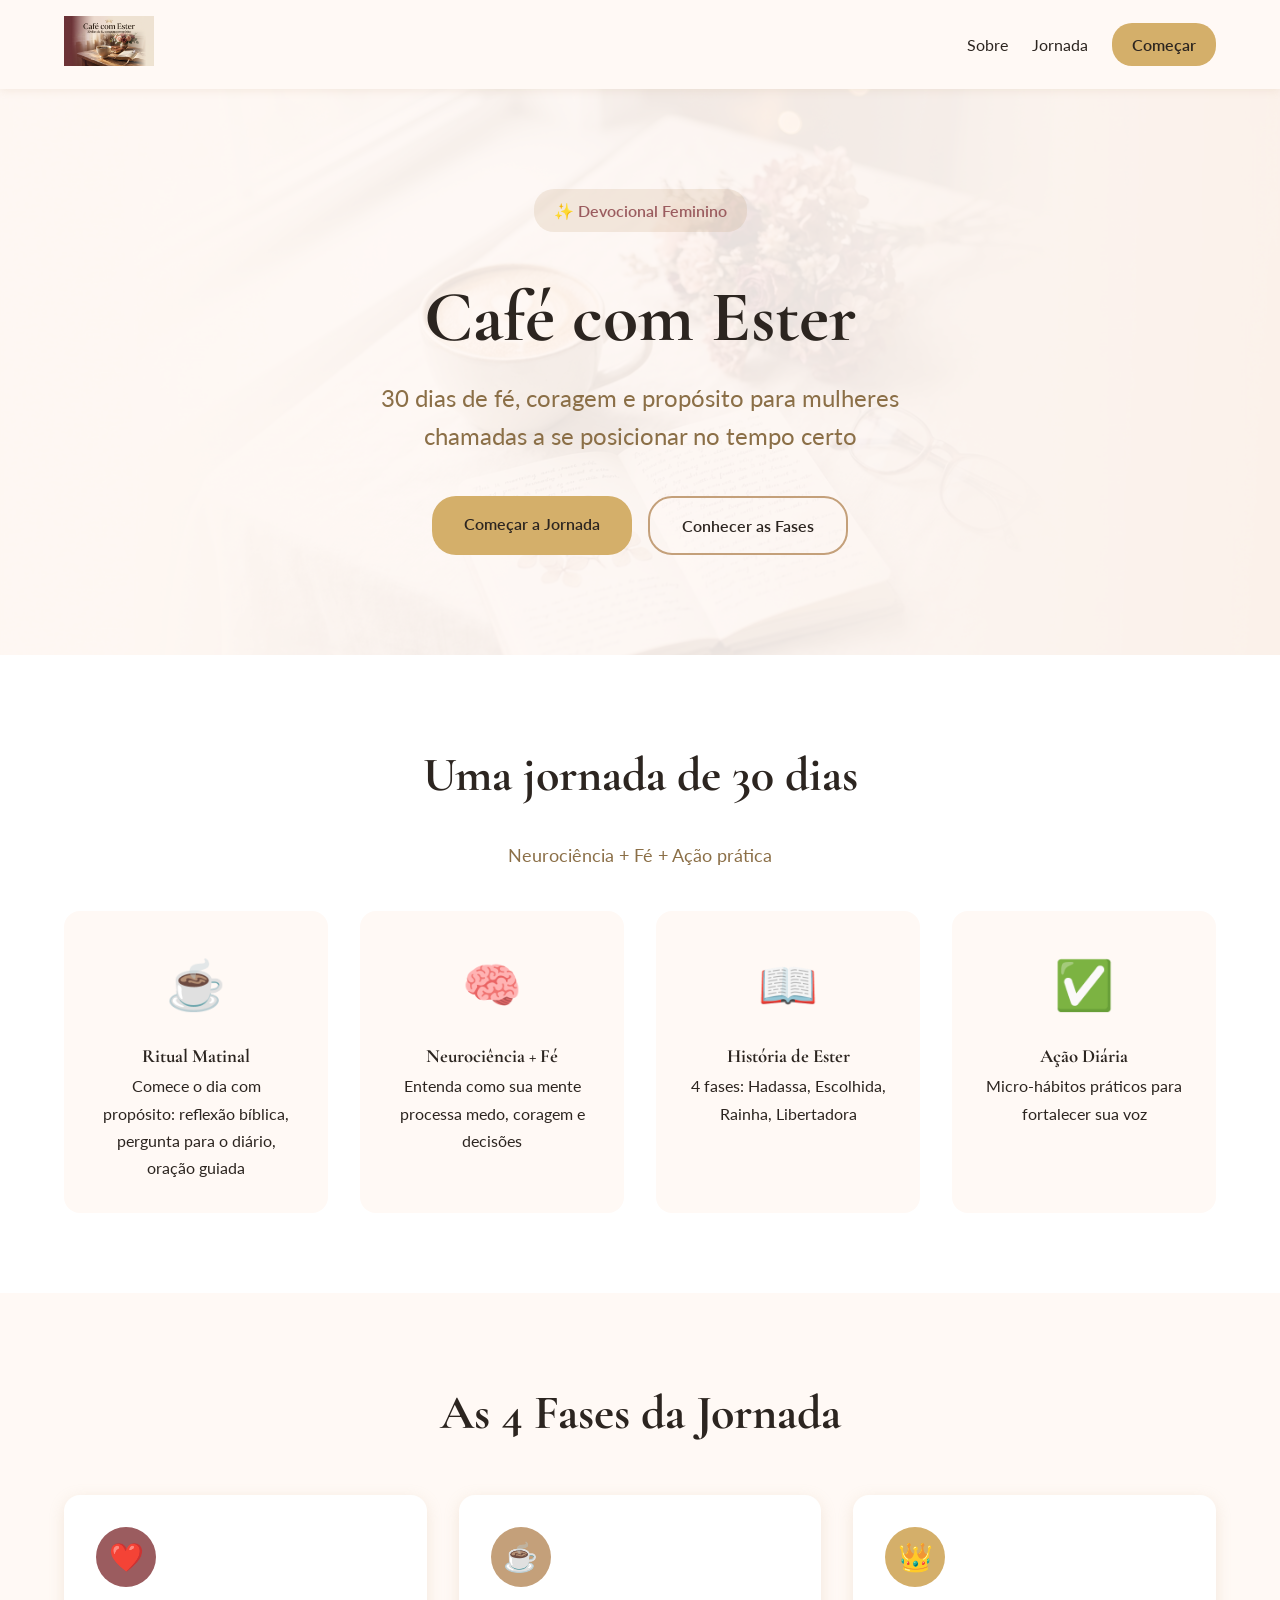
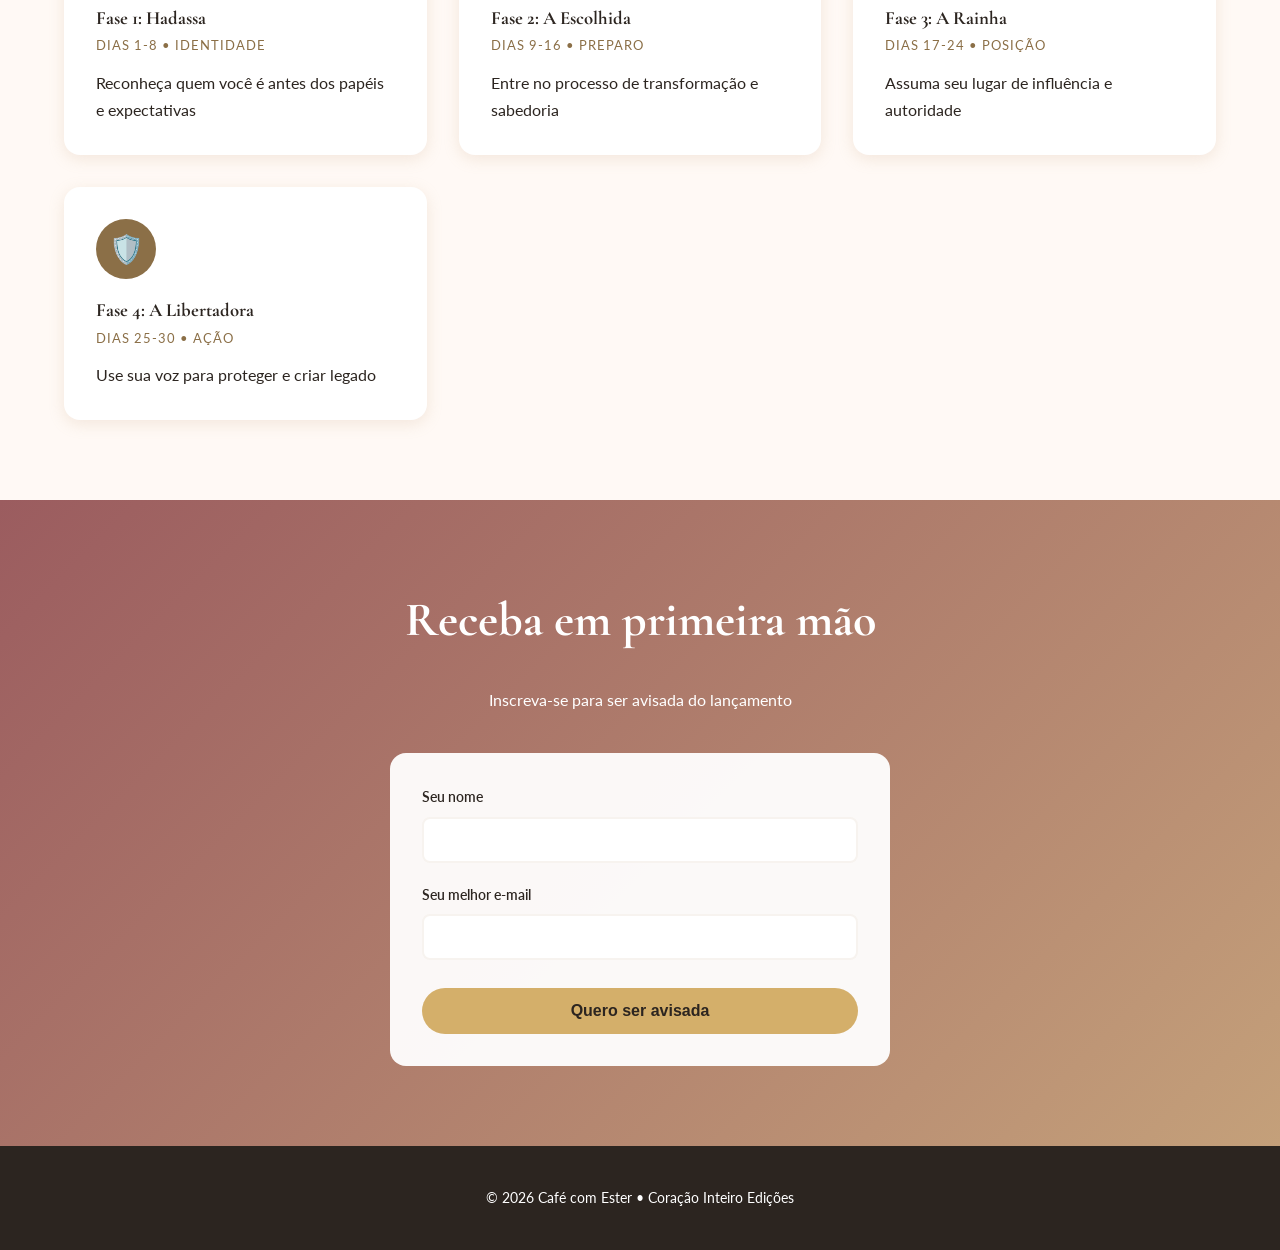
==== index.html @ b3c74c96 "Rename Caf-com-Ester- / index.html to index.html" ====
<!DOCTYPE html>
<html lang="pt-BR">
<head>
  <meta charset="UTF-8">
  <meta name="viewport" content="width=device-width, initial-scale=1.0">
  <meta name="description" content="Transforme suas manhãs com 30 dias de fé, coragem e propósito. Devocional feminino baseado na história de Ester.">
  <meta property="og:title" content="Café com Ester | Devocional Feminino">
  <meta property="og:description" content="30 dias de fé, coragem e propósito">
  <meta property="og:image" content="/file_1779944631122.png">
  <title>Café com Ester | Devocional Feminino</title>
  <link rel="icon" type="image/png" href="/file_1779944623450.png">
  <link href="https://fonts.googleapis.com/css2?family=Cormorant+Garamond:wght@400;500;600&family=Lato:wght@300;400;700&display=swap" rel="stylesheet">
  <link rel="stylesheet" href="styles.css">
</head>
<body>
  <header class="header">
    <div class="container">
      <a href="/" class="logo">
        <img src="/file_1779944639296.png" alt="Café com Ester" height="50">
      </a>
      <nav class="nav">
        <a href="#sobre">Sobre</a>
        <a href="#fases">Jornada</a>
        <a href="#newsletter" class="btn-nav">Começar</a>
      </nav>
    </div>
  </header>

  <section class="hero" style="background-image: url('/file_1779944611570.png');">
    <div class="container">
      <div class="hero-content">
        <span class="hero-badge">✨ Devocional Feminino</span>
        <h1>Café com Ester</h1>
        <p class="hero-subtitle">30 dias de fé, coragem e propósito para mulheres<br>chamadas a se posicionar no tempo certo</p>
        <div class="hero-cta">
          <a href="#newsletter" class="btn btn-primary">Começar a Jornada</a>
          <a href="#fases" class="btn btn-secondary">Conhecer as Fases</a>
        </div>
      </div>
    </div>
  </section>

  <section class="sobre" id="sobre">
    <div class="container">
      <h2>Uma jornada de 30 dias</h2>
      <p class="subtitle">Neurociência + Fé + Ação prática</p>
      <div class="sobre-grid">
        <div class="sobre-card">
          <span class="icon">☕</span>
          <h3>Ritual Matinal</h3>
          <p>Comece o dia com propósito: reflexão bíblica, pergunta para o diário, oração guiada</p>
        </div>
        <div class="sobre-card">
          <span class="icon">🧠</span>
          <h3>Neurociência + Fé</h3>
          <p>Entenda como sua mente processa medo, coragem e decisões</p>
        </div>
        <div class="sobre-card">
          <span class="icon">📖</span>
          <h3>História de Ester</h3>
          <p>4 fases: Hadassa, Escolhida, Rainha, Libertadora</p>
        </div>
        <div class="sobre-card">
          <span class="icon">✅</span>
          <h3>Ação Diária</h3>
          <p>Micro-hábitos práticos para fortalecer sua voz</p>
        </div>
      </div>
    </div>
  </section>

  <section class="fases" id="fases">
    <div class="container">
      <h2>As 4 Fases da Jornada</h2>
      <div class="fases-grid">
        <div class="fase-card">
          <div class="fase-icon" style="background: #9B5C5F;">❤️</div>
          <h3>Fase 1: Hadassa</h3>
          <p class="fase-subtitle">Dias 1-8 • Identidade</p>
          <p>Reconheça quem você é antes dos papéis e expectativas</p>
        </div>
        <div class="fase-card">
          <div class="fase-icon" style="background: #C4A07A;">☕</div>
          <h3>Fase 2: A Escolhida</h3>
          <p class="fase-subtitle">Dias 9-16 • Preparo</p>
          <p>Entre no processo de transformação e sabedoria</p>
        </div>
        <div class="fase-card">
          <div class="fase-icon" style="background: #D4AF6A;">👑</div>
          <h3>Fase 3: A Rainha</h3>
          <p class="fase-subtitle">Dias 17-24 • Posição</p>
          <p>Assuma seu lugar de influência e autoridade</p>
        </div>
        <div class="fase-card">
          <div class="fase-icon" style="background: #8B6F47;">🛡️</div>
          <h3>Fase 4: A Libertadora</h3>
          <p class="fase-subtitle">Dias 25-30 • Ação</p>
          <p>Use sua voz para proteger e criar legado</p>
        </div>
      </div>
    </div>
  </section>

  <section class="newsletter" id="newsletter">
    <div class="container">
      <h2>Receba em primeira mão</h2>
      <p>Inscreva-se para ser avisada do lançamento</p>
      <form name="newsletter" method="POST" data-netlify="true" action="obrigada.html" class="newsletter-form">
        <input type="hidden" name="form-name" value="newsletter">
        <div class="form-group">
          <label for="nome">Seu nome</label>
          <input type="text" id="nome" name="nome" required>
        </div>
        <div class="form-group">
          <label for="email">Seu melhor e-mail</label>
          <input type="email" id="email" name="email" required>
        </div>
        <button type="submit" class="btn btn-primary">Quero ser avisada</button>
      </form>
    </div>
  </section>

  <footer class="footer">
    <div class="container">
      <p>&copy; 2026 Café com Ester • Coração Inteiro Edições</p>
    </div>
  </footer>

  <script src="script.js"></script>
</body>
</html>
---- styles.css ----
:root {
  --primary: #C4A07A;
  --secondary: #9B5C5F;
  --accent: #D4AF6A;
  --bg-primary: #FFF9F5;
  --text-primary: #2C2520;
  --font-serif: 'Cormorant Garamond', serif;
  --font-sans: 'Lato', sans-serif;
}

* {
  margin: 0;
  padding: 0;
  box-sizing: border-box;
}

body {
  font-family: var(--font-sans);
  color: var(--text-primary);
  background: var(--bg-primary);
  line-height: 1.7;
}

.container {
  max-width: 1200px;
  margin: 0 auto;
  padding: 0 24px;
}

h1, h2, h3 {
  font-family: var(--font-serif);
}

h1 {
  font-size: clamp(40px, 8vw, 72px);
}

h2 {
  font-size: clamp(32px, 5vw, 48px);
  text-align: center;
  margin-bottom: 24px;
}

.btn {
  display: inline-block;
  padding: 14px 32px;
  border-radius: 24px;
  font-weight: 600;
  text-decoration: none;
  transition: all 0.3s;
  border: none;
  cursor: pointer;
}

.btn-primary {
  background: var(--accent);
  color: var(--text-primary);
}

.btn-primary:hover {
  background: var(--primary);
  transform: translateY(-2px);
}

.btn-secondary {
  background: transparent;
  border: 2px solid var(--primary);
  color: var(--text-primary);
}

.header {
  background: rgba(255,249,245,0.95);
  padding: 16px 0;
  position: sticky;
  top: 0;
  z-index: 100;
  box-shadow: 0 2px 8px rgba(196,160,122,0.15);
}

.header .container {
  display: flex;
  justify-content: space-between;
  align-items: center;
}

.nav {
  display: flex;
  gap: 24px;
  align-items: center;
}

.nav a {
  color: var(--text-primary);
  text-decoration: none;
}

.btn-nav {
  background: var(--accent);
  padding: 8px 20px;
  border-radius: 20px;
  font-weight: 600;
}

.hero {
  padding: 100px 0;
  text-align: center;
  background-size: cover;
  background-position: center;
  position: relative;
}

.hero::before {
  content: '';
  position: absolute;
  top: 0;
  left: 0;
  right: 0;
  bottom: 0;
  background: rgba(255,249,245,0.9);
}

.hero-content {
  position: relative;
  z-index: 1;
}

.hero-badge {
  display: inline-block;
  background: rgba(196,160,122,0.2);
  color: var(--secondary);
  padding: 8px 20px;
  border-radius: 20px;
  margin-bottom: 24px;
  font-weight: 600;
}

.hero-subtitle {
  font-size: clamp(18px, 3vw, 24px);
  color: #8B6F47;
  margin-bottom: 40px;
  line-height: 1.6;
}

.hero-cta {
  display: flex;
  gap: 16px;
  justify-content: center;
  flex-wrap: wrap;
}

.sobre {
  padding: 80px 0;
  background: #fff;
}

.subtitle {
  text-align: center;
  margin-bottom: 40px;
  color: #8B6F47;
  font-size: 18px;
}

.sobre-grid {
  display: grid;
  grid-template-columns: repeat(auto-fit, minmax(250px, 1fr));
  gap: 32px;
  margin-top: 40px;
}

.sobre-card {
  text-align: center;
  padding: 32px;
  background: var(--bg-primary);
  border-radius: 16px;
  transition: transform 0.3s;
}

.sobre-card:hover {
  transform: translateY(-4px);
}

.sobre-card .icon {
  font-size: 48px;
  display: block;
  margin-bottom: 16px;
}

.fases {
  padding: 80px 0;
  background: var(--bg-primary);
}

.fases-grid {
  display: grid;
  grid-template-columns: repeat(auto-fit, minmax(280px, 1fr));
  gap: 32px;
  margin-top: 40px;
}

.fase-card {
  background: #fff;
  padding: 32px;
  border-radius: 16px;
  box-shadow: 0 4px 16px rgba(196,160,122,0.2);
  transition: transform 0.3s;
}

.fase-card:hover {
  transform: translateY(-6px);
}

.fase-icon {
  width: 60px;
  height: 60px;
  border-radius: 50%;
  display: flex;
  align-items: center;
  justify-content: center;
  font-size: 28px;
  margin-bottom: 16px;
}

.fase-subtitle {
  font-size: 13px;
  text-transform: uppercase;
  color: #8B6F47;
  margin-bottom: 12px;
  letter-spacing: 1px;
}

.newsletter {
  padding: 80px 0;
  background: linear-gradient(135deg, #9B5C5F 0%, #C4A07A 100%);
  color: #fff;
  text-align: center;
}

.newsletter h2, .newsletter p {
  color: #fff;
}

.newsletter-form {
  max-width: 500px;
  margin: 40px auto 0;
  background: rgba(255,255,255,0.95);
  padding: 32px;
  border-radius: 16px;
}

.form-group {
  margin-bottom: 20px;
  text-align: left;
}

.form-group label {
  display: block;
  font-weight: 600;
  color: var(--text-primary);
  margin-bottom: 8px;
  font-size: 14px;
}

.form-group input {
  width: 100%;
  padding: 12px;
  border: 2px solid #F7F3EF;
  border-radius: 8px;
  font-size: 15px;
  font-family: var(--font-sans);
}

.form-group input:focus {
  outline: none;
  border-color: var(--accent);
}

.newsletter-form .btn {
  width: 100%;
  margin-top: 8px;
  font-size: 16px;
}

.footer {
  background: var(--text-primary);
  color: #fff;
  padding: 40px 0;
  text-align: center;
  font-size: 14px;
}

@media (max-width: 768px) {
  .nav {
    display: none;
  }
  .hero {
    padding: 60px 0;
  }
  .hero-cta {
    flex-direction: column;
    align-items: stretch;
  }
  .btn {
    width: 100%;
  }
}
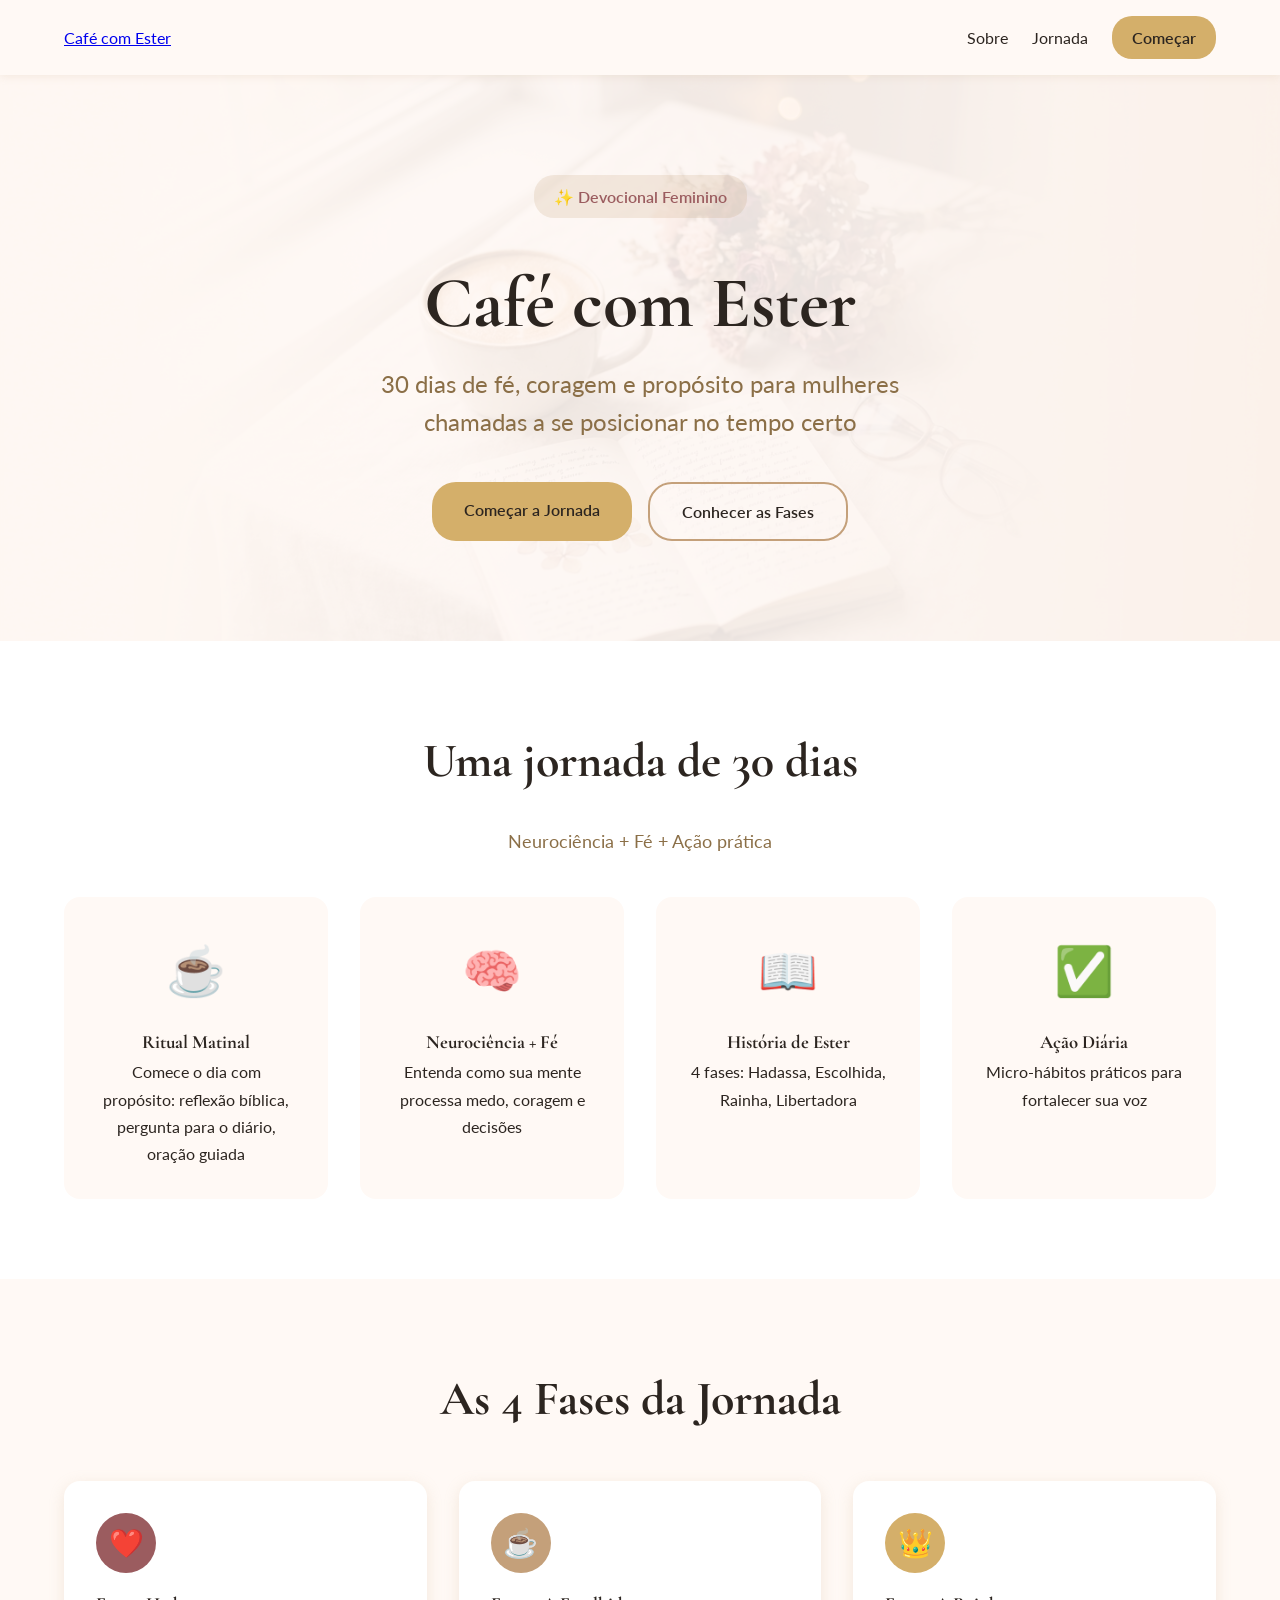
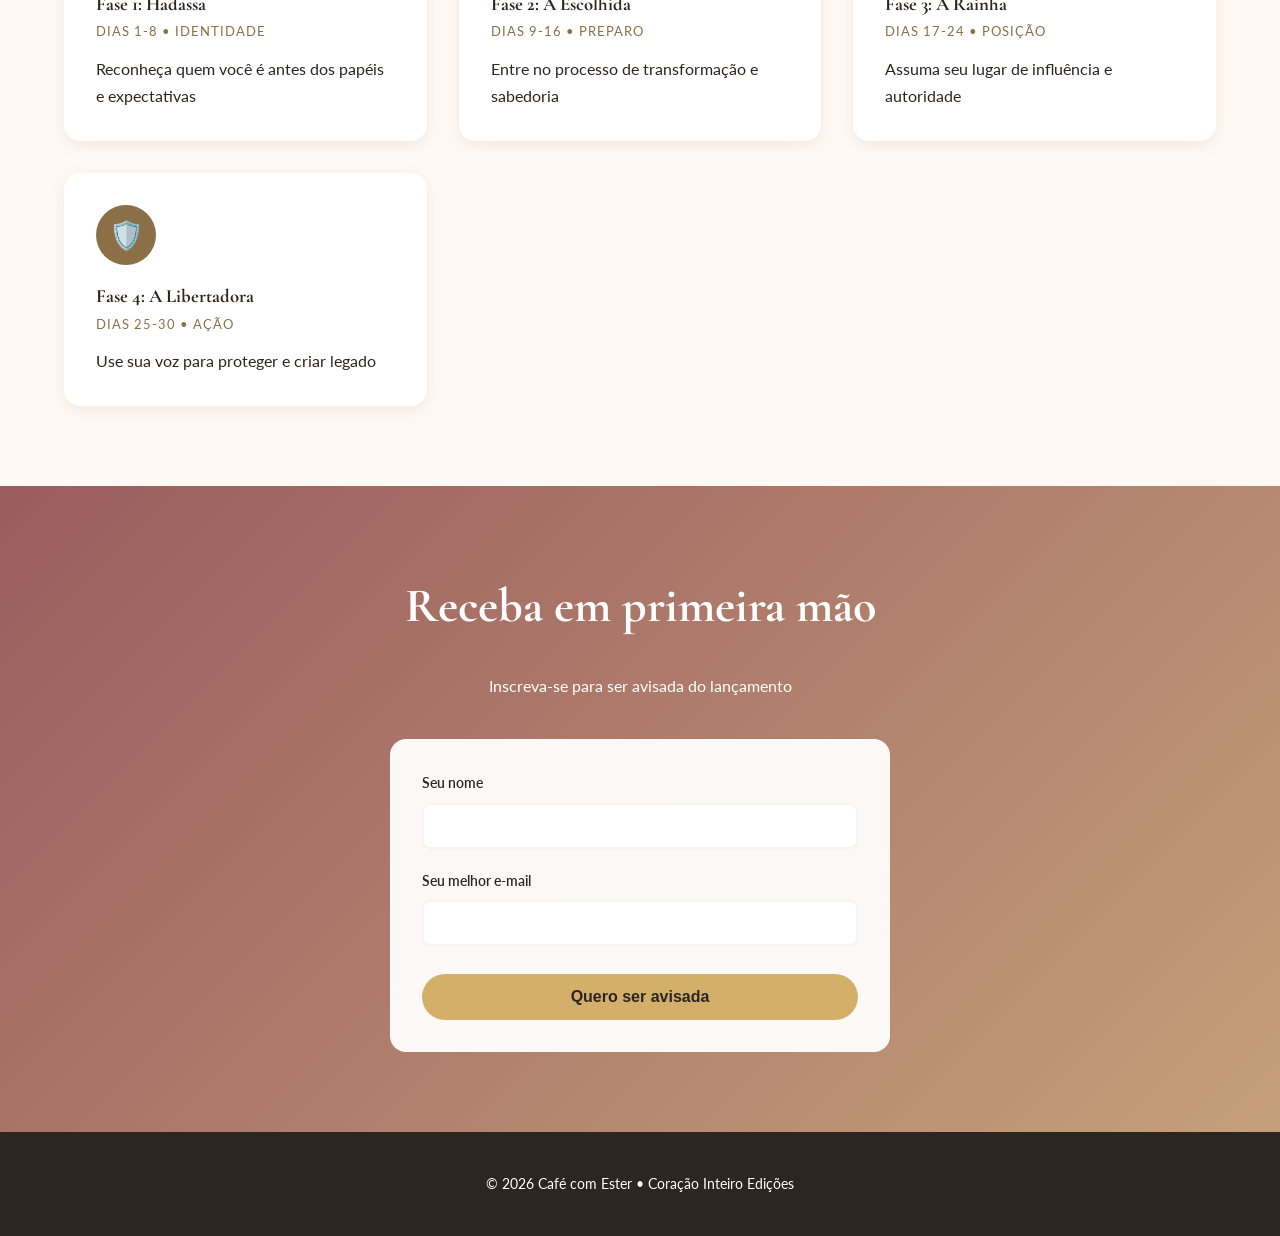
==== commit a83e476a: "Update index.html" ====
--- a/index.html
+++ b/index.html
@@ -6,18 +6,16 @@
   <meta name="description" content="Transforme suas manhãs com 30 dias de fé, coragem e propósito. Devocional feminino baseado na história de Ester.">
   <meta property="og:title" content="Café com Ester | Devocional Feminino">
   <meta property="og:description" content="30 dias de fé, coragem e propósito">
-  <meta property="og:image" content="/file_1779944631122.png">
+  <meta property="og:image" content="file_1779944631122.png">
   <title>Café com Ester | Devocional Feminino</title>
-  <link rel="icon" type="image/png" href="/file_1779944623450.png">
+  <link rel="icon" type="image/png" href="file_1779944623450.png">
   <link href="https://fonts.googleapis.com/css2?family=Cormorant+Garamond:wght@400;500;600&family=Lato:wght@300;400;700&display=swap" rel="stylesheet">
   <link rel="stylesheet" href="styles.css">
 </head>
 <body>
   <header class="header">
     <div class="container">
-      <a href="/" class="logo">
-        <img src="/file_1779944639296.png" alt="Café com Ester" height="50">
-      </a>
+      <a href="index.html" class="logo-text">Café com Ester</a>
       <nav class="nav">
         <a href="#sobre">Sobre</a>
         <a href="#fases">Jornada</a>
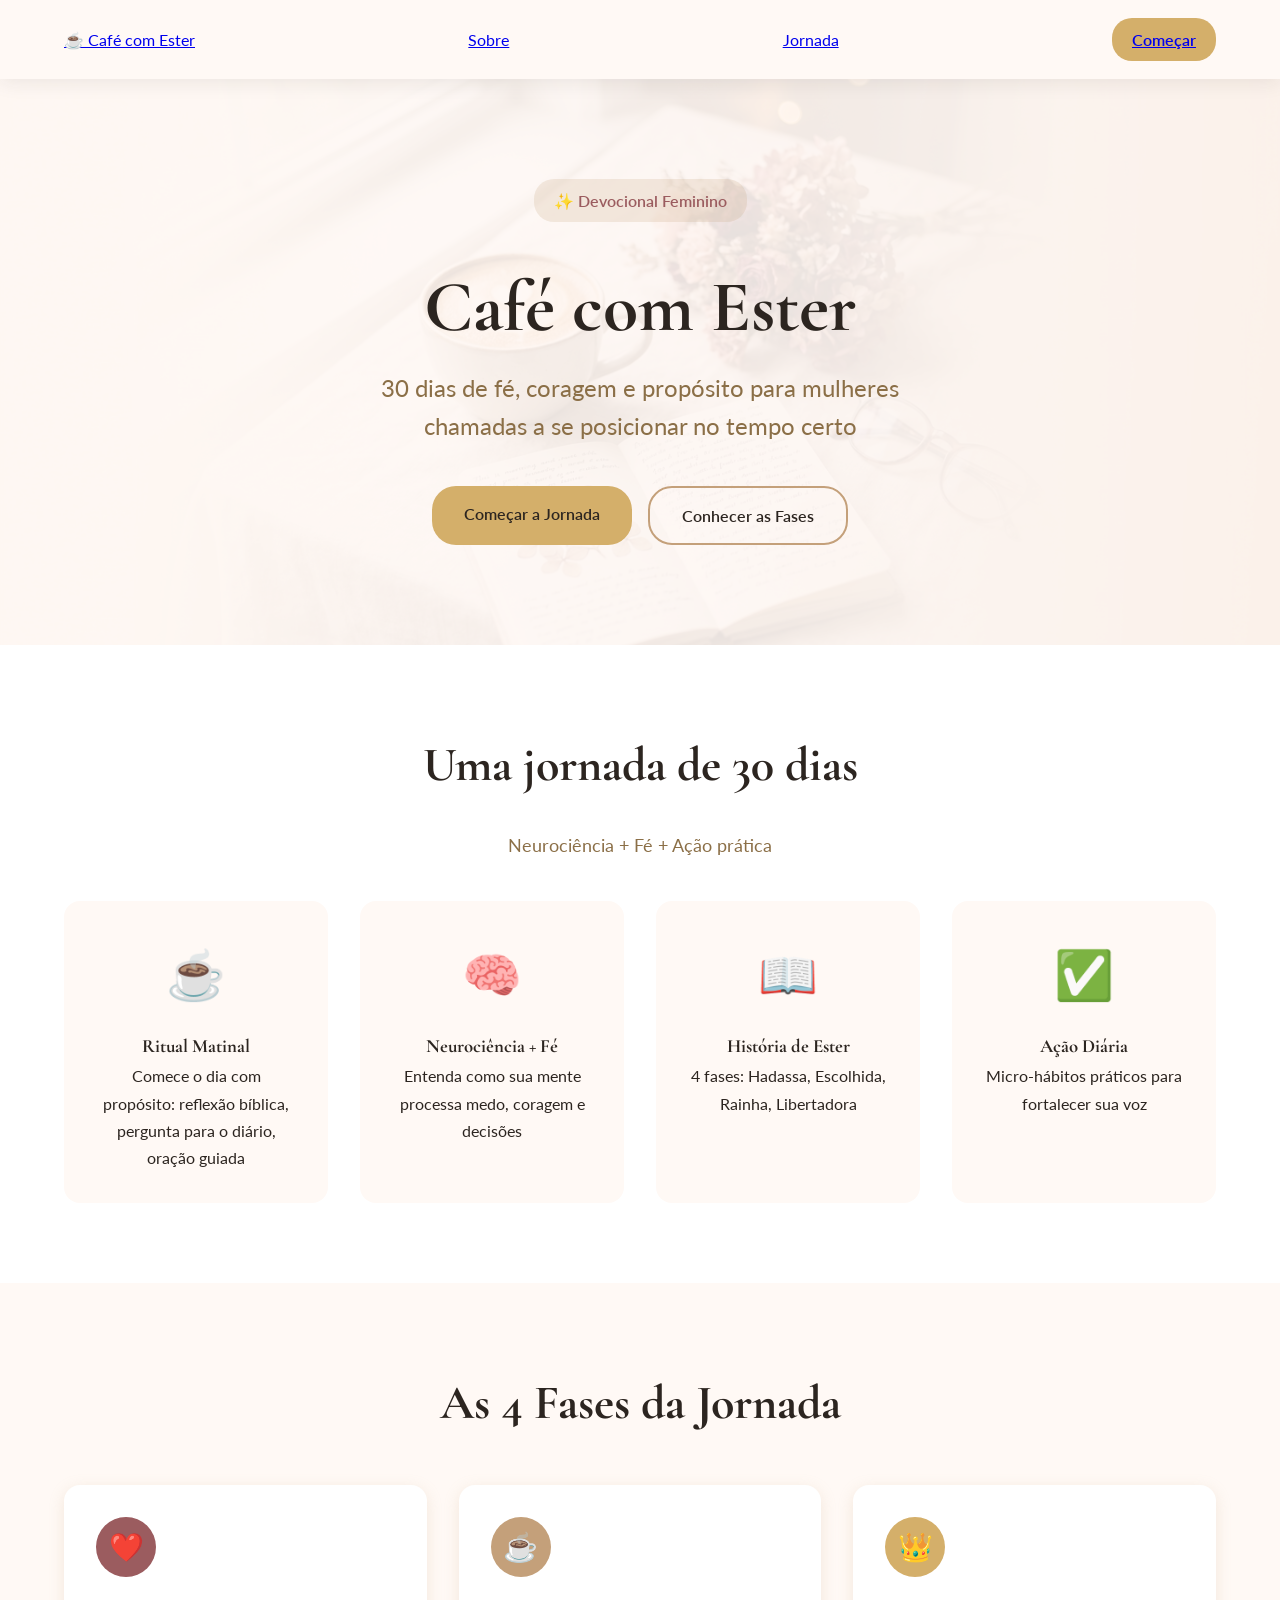
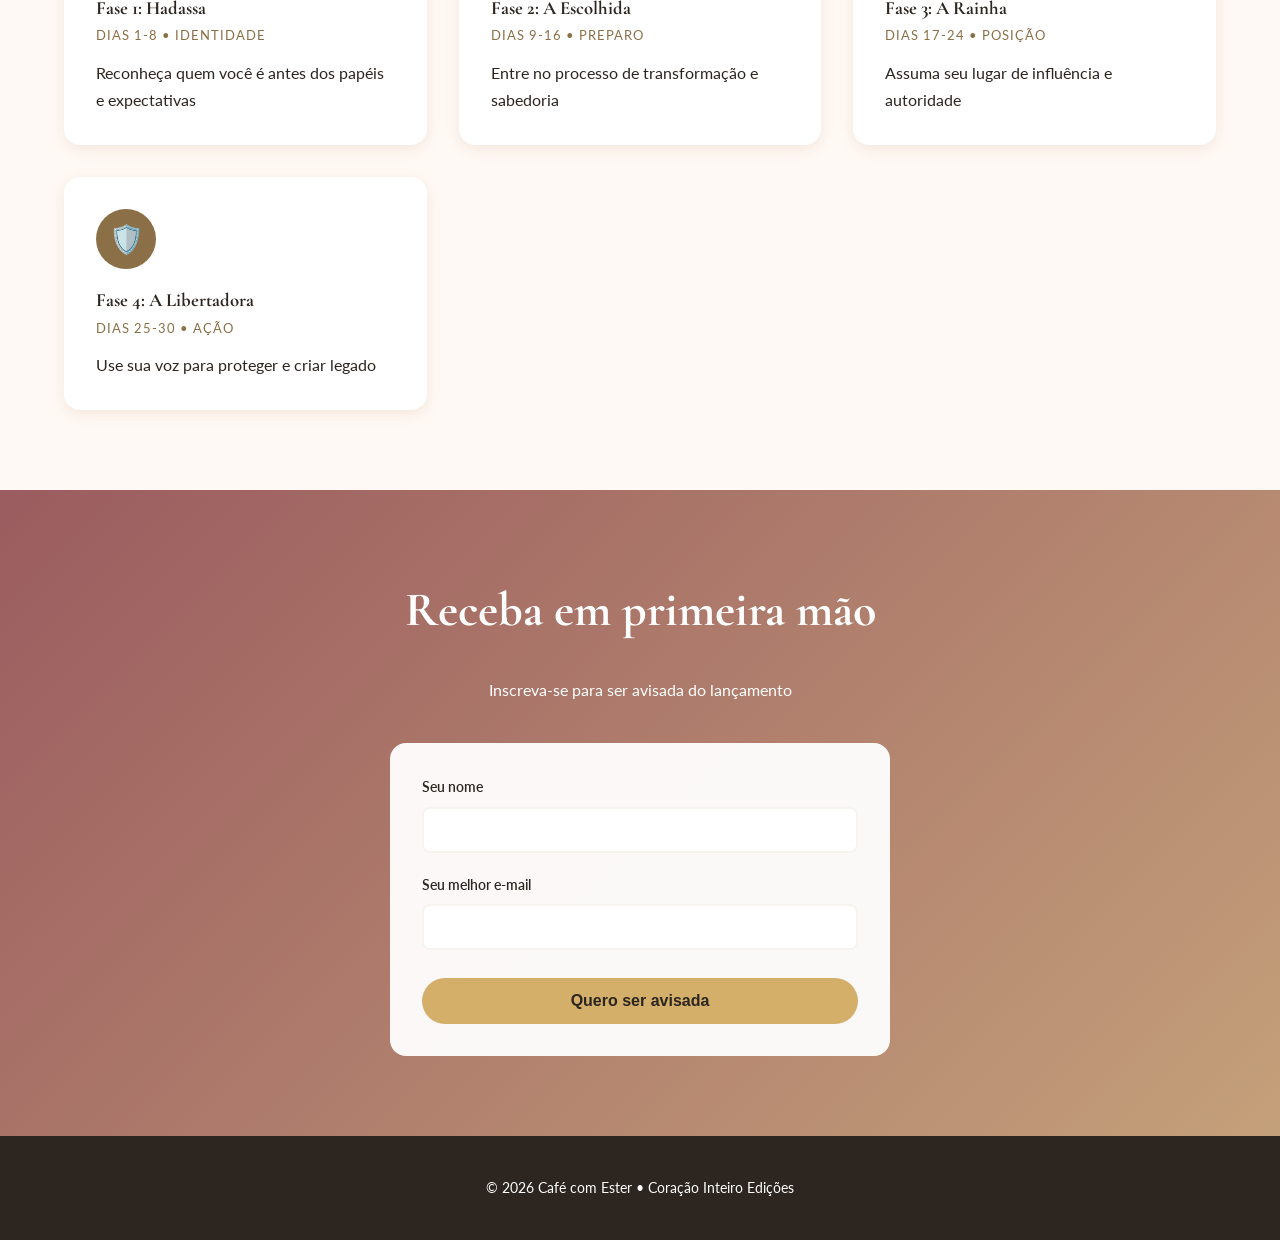
==== commit 1440bdc4: "Update index.html" ====
--- a/index.html
+++ b/index.html
@@ -15,8 +15,9 @@
 <body>
   <header class="header">
     <div class="container">
-      <a href="index.html" class="logo-text">Café com Ester</a>
-      <nav class="nav">
+      <a href="index.html" class="logo-text" aria-label="Página inicial Café com Ester">
+  ☕ Café com Ester
+</a>
         <a href="#sobre">Sobre</a>
         <a href="#fases">Jornada</a>
         <a href="#newsletter" class="btn-nav">Começar</a>
--- a/styles.css
+++ b/styles.css
@@ -303,3 +303,33 @@
     width: 100%;
   }
 }
+/* Correção do cabeçalho fixo no GitHub Pages */
+.header {
+  background: #fff9f5 !important;
+  padding: 18px 32px !important;
+  position: sticky !important;
+  top: 0 !important;
+  z-index: 9999 !important;
+  box-shadow: 0 4px 18px rgba(44, 37, 32, 0.08) !important;
+}
+
+/* Correção visual da logo caso a imagem falhe */
+.logo {
+  font-family: 'Cormorant Garamond', Georgia, serif !important;
+  font-size: 28px !important;
+  font-weight: 700 !important;
+  color: #2C2520 !important;
+  text-decoration: none !important;
+}
+
+.logo img {
+  max-height: 52px !important;
+  width: auto !important;
+  display: inline-block !important;
+  vertical-align: middle !important;
+}
+
+/* Ajuste para o topo não cobrir o conteúdo ao rolar */
+section {
+  scroll-margin-top: 100px;
+}
